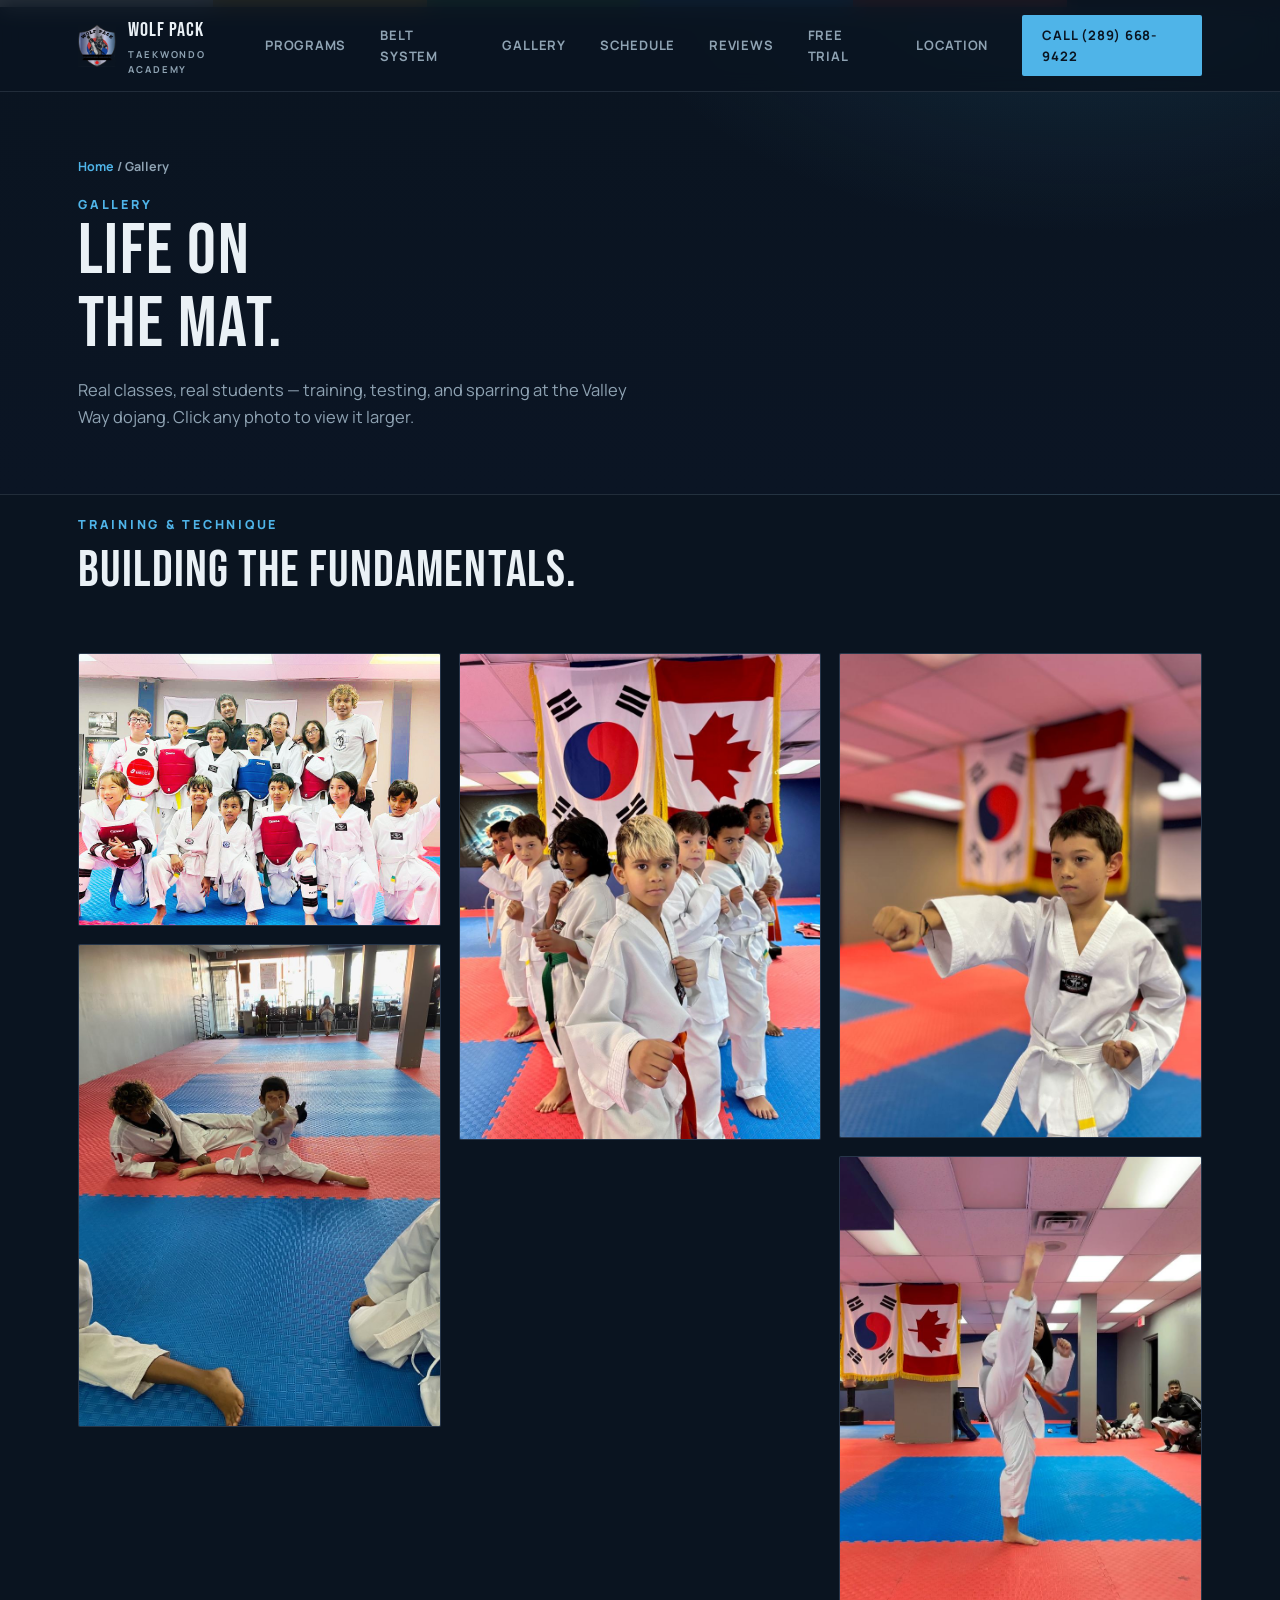
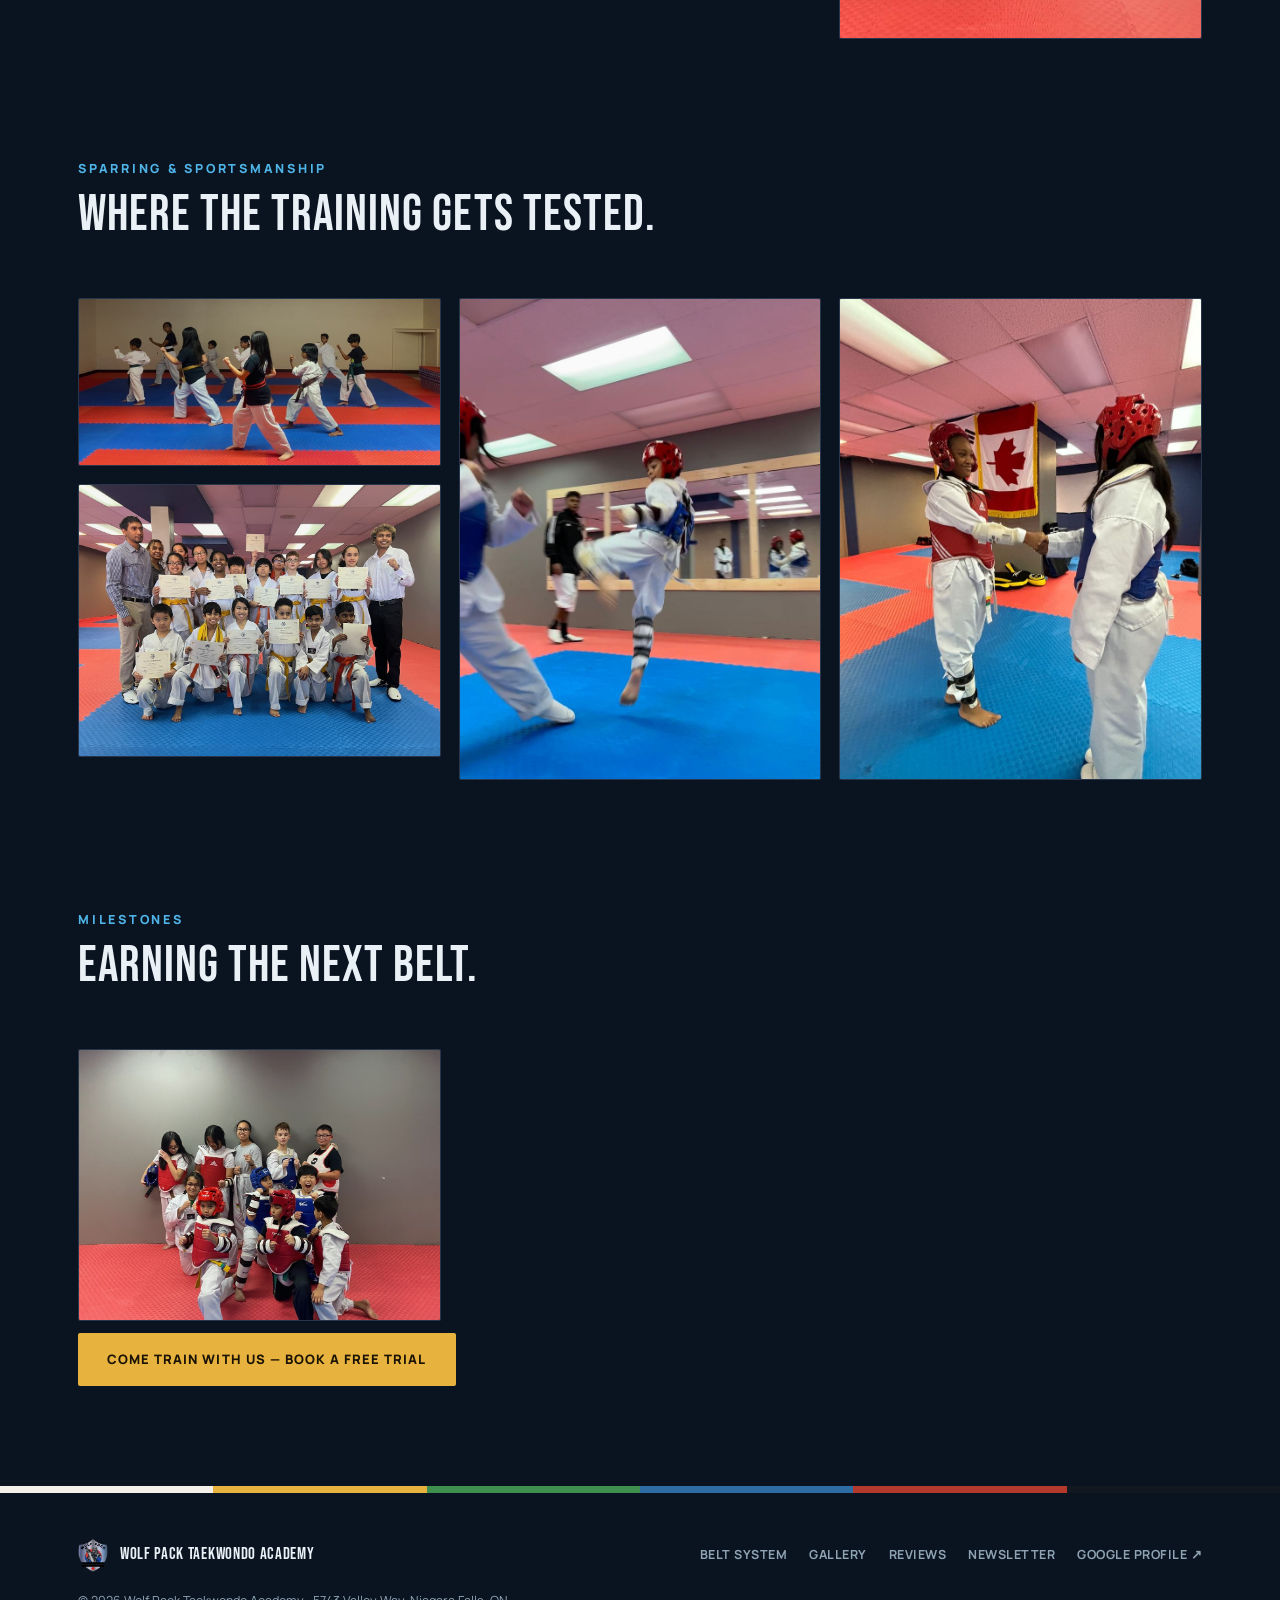
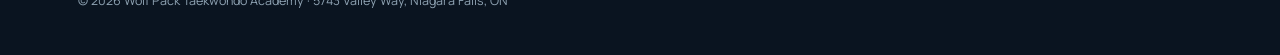
==== gallery.html @ b38628ae "Create gallery.html" ====
<!DOCTYPE html>
<html lang="en">
<head>
<meta charset="UTF-8">
<meta name="viewport" content="width=device-width, initial-scale=1.0">
<title>Gallery | Wolf Pack Taekwondo Academy</title>
<meta name="description" content="Photos from Wolf Pack Taekwondo Academy classes, belt testing, and sparring in Niagara Falls.">
<link rel="icon" href="[data-uri]">
<link rel="preconnect" href="https://fonts.googleapis.com">
<link rel="preconnect" href="https://fonts.gstatic.com" crossorigin>
<link href="https://fonts.googleapis.com/css2?family=Bebas+Neue&family=Manrope:wght@400;500;600;700;800&display=swap" rel="stylesheet">
<style>
  :root{
    --ink:#0A1420;
    --panel:#101F33;
    --panel-2:#0D1A2B;
    --line: rgba(143,163,179,0.18);
    --steel:#8FA3B3;
    --frost:#EAF1F6;
    --ice:#4FB4E8;
    --ice-dim: rgba(79,180,232,0.14);
    --gold:#E7B33E;
    --belt-white:#F4F1EA;
    --belt-yellow:#E7B33E;
    --belt-green:#3F8F4F;
    --belt-blue:#2E6DA4;
    --belt-red:#B4382C;
    --belt-black:#12181F;
    --radius: 2px;
  }
  *{box-sizing:border-box; margin:0; padding:0;}
  html{scroll-behavior:smooth;}
  body{
    background:var(--ink);
    color:var(--frost);
    font-family:'Manrope', sans-serif;
    font-weight:400;
    line-height:1.6;
    -webkit-font-smoothing:antialiased;
    overflow-x:hidden;
  }
  h1,h2,h3,h4{
    font-family:'Bebas Neue', sans-serif;
    font-weight:400;
    letter-spacing:0.02em;
    line-height:1.02;
    text-transform:uppercase;
  }
  a{color:inherit; text-decoration:none;}
  img{max-width:100%; display:block;}
  .wrap{max-width:1180px; margin:0 auto; padding:0 28px;}
  .eyebrow{
    font-family:'Manrope', sans-serif;
    font-size:12.5px;
    font-weight:800;
    letter-spacing:0.22em;
    text-transform:uppercase;
    color:var(--ice);
  }

  /* ---------- Belt rank bar (signature element) ---------- */
  .beltbar{
    display:flex;
    width:100%;
    height:7px;
  }
  .beltbar span{flex:1; height:100%;}
  .beltbar .b-white{background:var(--belt-white);}
  .beltbar .b-yellow{background:var(--belt-yellow);}
  .beltbar .b-green{background:var(--belt-green);}
  .beltbar .b-blue{background:var(--belt-blue);}
  .beltbar .b-red{background:var(--belt-red);}
  .beltbar .b-black{background:var(--belt-black);}

  /* ---------- Nav ---------- */
  header{
    position:fixed; top:0; left:0; right:0; z-index:100;
    background:rgba(10,20,32,0.88);
    backdrop-filter: blur(10px);
    border-bottom:1px solid var(--line);
  }
  .navrow{
    display:flex; align-items:center; justify-content:space-between;
    padding:14px 28px;
    max-width:1180px; margin:0 auto;
  }
  .brand{display:flex; align-items:center; gap:12px;}
  .brand img{width:38px; height:44px; object-fit:contain;}
  .brand .name{font-family:'Bebas Neue'; font-size:20px; letter-spacing:0.05em;}
  .brand .name small{display:block; font-family:'Manrope'; font-size:9.5px; letter-spacing:0.2em; color:var(--steel); font-weight:700; text-transform:uppercase; margin-top:1px;}
  nav.links{display:flex; align-items:center; gap:34px;}
  nav.links a{
    font-size:13px; font-weight:700; letter-spacing:0.06em; text-transform:uppercase;
    color:var(--steel); transition:color .2s;
    position:relative;
  }
  nav.links a:hover{color:var(--frost);}
  .navcta{
    background:var(--ice); color:var(--ink) !important; padding:10px 20px;
    font-size:12.5px; font-weight:800; letter-spacing:0.08em; text-transform:uppercase;
    border-radius:var(--radius);
  }
  .navcta:hover{background:var(--frost);}
  .menutoggle{display:none; flex-direction:column; gap:5px; background:none; border:none; cursor:pointer; padding:6px;}
  .menutoggle span{width:24px; height:2px; background:var(--frost);}

  /* ---------- Hero ---------- */
  .hero{
    position:relative;
    padding:168px 0 110px;
    background:
      radial-gradient(ellipse 900px 500px at 82% -10%, rgba(79,180,232,0.16), transparent 60%),
      radial-gradient(ellipse 700px 500px at 10% 110%, rgba(231,179,62,0.08), transparent 60%),
      linear-gradient(180deg, #0A1420 0%, #0B1524 100%);
    border-bottom:1px solid var(--line);
    overflow:hidden;
  }
  .hero::before{
    content:"";
    position:absolute; inset:0;
    background-image:
      repeating-linear-gradient(115deg, transparent 0 78px, rgba(143,163,179,0.05) 78px 80px);
    pointer-events:none;
  }
  .herogrid{
    display:grid; grid-template-columns:1.15fr 0.85fr; gap:60px; align-items:center;
    position:relative;
  }
  .hero h1{
    font-size:clamp(48px, 6.4vw, 92px);
    color:var(--frost);
  }
  .hero h1 .accent{color:var(--ice);}
  .hero p.lede{
    margin-top:22px; max-width:480px; color:var(--steel); font-size:17px; font-weight:500;
  }
  .herobtns{display:flex; gap:16px; margin-top:36px; flex-wrap:wrap;}
  .btn{
    display:inline-flex; align-items:center; gap:10px;
    padding:15px 28px; font-size:13px; font-weight:800; letter-spacing:0.08em; text-transform:uppercase;
    border-radius:var(--radius); transition:transform .18s ease, background .2s, color .2s, border-color .2s;
    border:1px solid transparent;
  }
  .btn-primary{background:var(--gold); color:#1A1204;}
  .btn-primary:hover{transform:translateY(-2px); background:#F2C462;}
  .btn-ghost{border-color:var(--line); color:var(--frost);}
  .btn-ghost:hover{border-color:var(--ice); color:var(--ice); transform:translateY(-2px);}
  .herobadge{
    position:relative;
    display:flex; align-items:center; justify-content:center;
  }
  .herobadge .ring{
    position:absolute; inset:0; border-radius:50%;
    border:1px dashed rgba(79,180,232,0.35);
    animation: spin 34s linear infinite;
  }
  .herobadge img{
    width:100%; max-width:340px; border-radius:0;
    filter:drop-shadow(0 24px 50px rgba(0,0,0,0.55));
  }
  @keyframes spin{ to{ transform:rotate(360deg); } }
  @media (prefers-reduced-motion: reduce){ .herobadge .ring{animation:none;} }

  .hero-meta{
    display:flex; gap:34px; margin-top:52px; flex-wrap:wrap;
    border-top:1px solid var(--line); padding-top:26px;
  }
  .hero-meta div{font-size:13px; color:var(--steel); font-weight:600;}
  .hero-meta div b{display:block; color:var(--frost); font-family:'Bebas Neue'; font-size:20px; letter-spacing:0.03em; font-weight:400;}

  /* ---------- Section shell ---------- */
  section{padding:100px 0;}
  .sectionhead{max-width:640px; margin-bottom:56px;}
  .sectionhead h2{font-size:clamp(34px,4vw,52px); margin-top:10px; color:var(--frost);}
  .sectionhead p{color:var(--steel); margin-top:16px; font-size:16px; max-width:560px;}

  /* ---------- Programs ---------- */
  .programs{background:var(--panel-2); border-bottom:1px solid var(--line);}
  .progrid{display:grid; grid-template-columns:repeat(3, 1fr); gap:1px; background:var(--line); border:1px solid var(--line);}
  .progcard{
    background:var(--panel); padding:38px 32px; position:relative;
    transition:background .25s;
  }
  .progcard:hover{background:#132842;}
  .progcard .num{font-family:'Bebas Neue'; font-size:14px; color:var(--ice); letter-spacing:0.1em;}
  .progcard h3{font-size:28px; margin-top:14px; color:var(--frost);}
  .progcard p{color:var(--steel); font-size:14.5px; margin-top:12px;}
  .progcard .agepill{
    display:inline-block; margin-top:18px; font-size:11.5px; font-weight:800; letter-spacing:0.08em;
    text-transform:uppercase; color:var(--gold); border:1px solid rgba(231,179,62,0.35); padding:6px 12px; border-radius:2px;
  }

  /* ---------- Values ---------- */
  .values{padding-top:100px;}
  .valuegrid{display:grid; grid-template-columns:repeat(4,1fr); gap:32px;}
  .valuecard h4{font-size:20px; color:var(--frost); display:flex; align-items:baseline; gap:10px;}
  .valuecard h4 span{font-family:'Manrope'; font-size:11px; color:var(--ice); font-weight:800; letter-spacing:0.1em;}
  .valuecard p{color:var(--steel); font-size:14.5px; margin-top:10px;}

  /* ---------- Schedule ---------- */
  .schedule{background:var(--panel-2); border-top:1px solid var(--line); border-bottom:1px solid var(--line);}
  .schedwrap{display:grid; grid-template-columns:1fr 1fr; gap:0; border:1px solid var(--line);}
  .schedcol{padding:40px; background:var(--panel);}
  .schedcol + .schedcol{border-left:1px solid var(--line);}
  .schedcol .day{font-family:'Bebas Neue'; font-size:22px; letter-spacing:0.04em; color:var(--frost);}
  .schedcol .time{font-family:'Bebas Neue'; font-size:44px; color:var(--ice); margin-top:6px;}
  .schedcol .tag{margin-top:14px; font-size:13px; color:var(--steel); font-weight:600;}
  .schedcol .tag b{color:var(--gold); font-weight:800;}
  .closednote{margin-top:28px; font-size:13px; color:var(--steel); font-weight:600;}
  .closednote b{color:var(--frost);}

  /* ---------- Promo ---------- */
  .promo{
    padding:70px 0;
  }
  .promobox{
    display:flex; align-items:center; justify-content:space-between; gap:40px; flex-wrap:wrap;
    background:linear-gradient(120deg, #12253C, #0E1C30);
    border:1px solid rgba(231,179,62,0.3);
    padding:44px 48px;
    border-radius:2px;
    position:relative;
    overflow:hidden;
  }
  .promobox::after{
    content:"";
    position:absolute; right:-60px; top:-60px; width:220px; height:220px;
    background:radial-gradient(circle, rgba(231,179,62,0.25), transparent 70%);
  }
  .promobox h3{font-size:34px; color:var(--frost);}
  .promobox h3 span{color:var(--gold);}
  .promobox p{color:var(--steel); margin-top:10px; font-size:14.5px; max-width:420px;}

  /* ---------- CTA / Free trial ---------- */
  .trial{background:var(--panel-2); border-top:1px solid var(--line);}
  .trialgrid{display:grid; grid-template-columns:0.9fr 1.1fr; gap:56px; align-items:center;}
  .trialgrid h2{font-size:clamp(32px,4vw,48px); color:var(--frost);}
  .trialgrid p{color:var(--steel); margin-top:16px; font-size:16px; max-width:460px;}
  .trialsteps{margin-top:28px; display:flex; flex-direction:column; gap:14px;}
  .trialsteps div{display:flex; gap:14px; align-items:flex-start; font-size:14px; color:var(--steel);}
  .trialsteps .dot{width:8px; height:8px; border-radius:50%; background:var(--ice); margin-top:6px; flex-shrink:0;}
  .trialframe{
    border:1px solid var(--line); background:var(--panel); border-radius:2px; overflow:hidden;
  }
  .trialframe iframe{width:100%; height:640px; border:none; display:block; background:#fff;}

  /* ---------- Contact ---------- */
  .contact{padding-top:100px;}
  .contactgrid{display:grid; grid-template-columns:1fr 1fr; gap:0; border:1px solid var(--line);}
  .contactinfo{padding:48px; background:var(--panel);}
  .contactinfo .row{margin-bottom:26px;}
  .contactinfo .row .lbl{font-size:11.5px; font-weight:800; letter-spacing:0.12em; text-transform:uppercase; color:var(--ice);}
  .contactinfo .row .val{font-size:19px; margin-top:6px; color:var(--frost); font-weight:600;}
  .contactinfo .row .val a:hover{color:var(--ice);}
  .socialrow{display:flex; gap:14px; margin-top:34px;}
  .socialrow a{
    width:42px; height:42px; border:1px solid var(--line); border-radius:50%;
    display:flex; align-items:center; justify-content:center; transition:.2s;
  }
  .socialrow a:hover{border-color:var(--ice); color:var(--ice);}
  .mapbox iframe{width:100%; height:100%; min-height:420px; border:none; filter:grayscale(0.3) contrast(1.05);}

  /* ---------- Reviews teaser ---------- */
  .reviewsteaser{background:var(--panel-2); border-top:1px solid var(--line); border-bottom:1px solid var(--line);}
  .ratingrow{display:grid; grid-template-columns:220px 1fr; gap:48px; align-items:flex-start;}
  .ratingbig{display:flex; flex-direction:column; gap:6px; border-right:1px solid var(--line); padding-right:40px;}
  .ratingbig .num{font-family:'Bebas Neue'; font-size:64px; color:var(--frost); line-height:1;}
  .ratingbig .stars{color:var(--gold); font-size:20px; letter-spacing:3px;}
  .ratingbig .count{font-size:13px; color:var(--steel); font-weight:700;}
  .teaserquotes{display:flex; flex-direction:column; gap:22px;}
  .teaserquotes blockquote{font-size:15.5px; color:var(--frost); font-weight:500; line-height:1.6; border-left:2px solid var(--ice); padding-left:18px;}
  .teaserquotes blockquote cite{display:block; margin-top:8px; font-style:normal; font-size:12.5px; color:var(--steel); font-weight:700; letter-spacing:0.04em;}
  @media (max-width:700px){ .ratingrow{grid-template-columns:1fr;} .ratingbig{border-right:none; border-bottom:1px solid var(--line); padding-right:0; padding-bottom:24px; flex-direction:row; align-items:baseline; gap:14px;} }

  /* ---------- Newsletter ---------- */
  .newsletter{background:var(--panel-2); border-top:1px solid var(--line); border-bottom:1px solid var(--line);}
  .newsgrid{display:grid; grid-template-columns:1fr 1fr; gap:56px; align-items:center;}
  .newsgrid h2{font-size:clamp(30px,3.6vw,44px); color:var(--frost);}
  .newsgrid p{color:var(--steel); margin-top:14px; font-size:15.5px; max-width:440px;}
  .newsform{display:flex; flex-direction:column; gap:14px; background:var(--panel); border:1px solid var(--line); padding:32px;}
  .newsform label{font-size:11.5px; font-weight:800; letter-spacing:0.1em; text-transform:uppercase; color:var(--ice);}
  .newsform input[type="email"], .newsform input[type="text"]{
    width:100%; padding:13px 14px; background:var(--panel-2); border:1px solid var(--line); color:var(--frost);
    font-family:'Manrope'; font-size:14.5px; border-radius:2px; outline:none; transition:border-color .2s;
  }
  .newsform input[type="email"]:focus, .newsform input[type="text"]:focus{border-color:var(--ice);}
  .newsform button{
    background:var(--ice); color:var(--ink); border:none; padding:14px 20px; font-weight:800;
    font-size:13px; letter-spacing:0.08em; text-transform:uppercase; cursor:pointer; border-radius:2px; transition:background .2s;
  }
  .newsform button:hover{background:var(--frost);}
  .newsform .fineprint{font-size:12px; color:var(--steel);}
  /* honeypot field, hidden from real users */
  .hp-field{position:absolute; left:-9999px; top:-9999px;}

  /* ---------- Footer ---------- */
  footer{padding:44px 0; background:var(--ink);}
  .footrow{display:flex; align-items:center; justify-content:space-between; flex-wrap:wrap; gap:18px;}
  .footbrand{display:flex; align-items:center; gap:12px;}
  .footbrand img{width:30px; height:36px; object-fit:contain;}
  .footbrand span{font-family:'Bebas Neue'; font-size:17px; letter-spacing:0.04em;}
  footer .fine{font-size:12.5px; color:var(--steel);}
  .footlinks{display:flex; gap:22px; flex-wrap:wrap;}
  .footlinks a{font-size:12.5px; font-weight:700; letter-spacing:0.04em; text-transform:uppercase; color:var(--steel); transition:color .2s;}
  .footlinks a:hover{color:var(--ice);}
  footer .footrow{align-items:center;}

  @media (max-width: 880px){
    nav.links{display:none;}
    .menutoggle{display:flex;}
    .herogrid{grid-template-columns:1fr; gap:44px;}
    .herobadge{order:-1; max-width:260px; margin:0 auto;}
    .progrid{grid-template-columns:1fr;}
    .valuegrid{grid-template-columns:1fr 1fr;}
    .schedwrap{grid-template-columns:1fr;}
    .schedcol + .schedcol{border-left:none; border-top:1px solid var(--line);}
    .trialgrid{grid-template-columns:1fr;}
    .contactgrid{grid-template-columns:1fr;}
    .promobox{flex-direction:column; align-items:flex-start;}
  }
  @media (max-width: 520px){
    .valuegrid{grid-template-columns:1fr;}
    .hero{padding:140px 0 80px;}
  }
</style>
<style>
  /* ---------- Page hero (sub-pages) ---------- */
  .pagehero{
    padding:150px 0 64px;
    background:
      radial-gradient(ellipse 800px 460px at 85% -10%, rgba(79,180,232,0.14), transparent 60%),
      linear-gradient(180deg, #0A1420 0%, #0B1524 100%);
    border-bottom:1px solid var(--line);
  }
  .pagehero .crumb{font-size:12.5px; color:var(--steel); font-weight:700; margin-bottom:18px;}
  .pagehero .crumb a{color:var(--ice);}
  .pagehero h1{font-size:clamp(40px,5.6vw,72px); color:var(--frost);}
  .pagehero p{color:var(--steel); margin-top:16px; max-width:560px; font-size:16.5px;}

  /* ---------- Reviews page ---------- */
  .ratingsummary{
    display:grid; grid-template-columns:260px 1fr; gap:0; border:1px solid var(--line); margin-top:8px;
  }
  .ratingsummary .rs-left{padding:40px; background:var(--panel); border-right:1px solid var(--line); display:flex; flex-direction:column; gap:10px; justify-content:center;}
  .ratingsummary .rs-left .num{font-family:'Bebas Neue'; font-size:80px; color:var(--frost); line-height:1;}
  .ratingsummary .rs-left .stars{color:var(--gold); font-size:22px; letter-spacing:4px;}
  .ratingsummary .rs-left .count{font-size:13px; color:var(--steel); font-weight:700;}
  .ratingsummary .rs-left .btn{margin-top:14px; align-self:flex-start;}
  .rs-right{padding:40px; background:var(--panel-2); display:flex; flex-direction:column; justify-content:center; gap:14px;}
  .rs-right p{color:var(--steel); font-size:15px; max-width:520px;}

  .reviewgrid{display:grid; grid-template-columns:repeat(2,1fr); gap:1px; background:var(--line); border:1px solid var(--line); margin-top:64px;}
  .reviewcard{background:var(--panel); padding:34px; display:flex; flex-direction:column; gap:14px;}
  .reviewcard .rc-top{display:flex; justify-content:space-between; align-items:center;}
  .reviewcard .rc-name{font-weight:800; color:var(--frost); font-size:15.5px;}
  .reviewcard .rc-meta{font-size:12px; color:var(--steel); font-weight:600; margin-top:2px;}
  .reviewcard .rc-stars{color:var(--gold); font-size:14px; letter-spacing:2px;}
  .reviewcard p{color:var(--steel); font-size:14.5px; line-height:1.65;}
  .reviewcard .rc-source{font-size:11.5px; color:var(--ice); font-weight:800; letter-spacing:0.08em; text-transform:uppercase;}

  .reviewcta{
    margin-top:64px; padding:44px 48px; border:1px solid rgba(231,179,62,0.3);
    background:linear-gradient(120deg, #12253C, #0E1C30); display:flex; align-items:center; justify-content:space-between; gap:30px; flex-wrap:wrap;
  }
  .reviewcta h3{font-size:28px; color:var(--frost);}
  .reviewcta p{color:var(--steel); margin-top:8px; font-size:14.5px; max-width:420px;}

  /* ---------- Programs / belt page ---------- */
  .beltpath{margin-top:70px; display:flex; flex-direction:column;}
  .beltrow{
    display:grid; grid-template-columns:120px 1fr; gap:32px; padding:26px 0; border-top:1px solid var(--line);
    align-items:flex-start;
  }
  .beltrow:last-child{border-bottom:1px solid var(--line);}
  .beltchip{width:64px; height:64px; border-radius:50%; margin-top:4px; border:1px solid rgba(255,255,255,0.15); flex-shrink:0;}
  .beltrow h4{font-size:22px; color:var(--frost); display:flex; align-items:baseline; gap:12px;}
  .beltrow h4 span{font-family:'Manrope'; font-size:11.5px; color:var(--steel); font-weight:700; letter-spacing:0.08em; text-transform:uppercase;}
  .beltrow p{color:var(--steel); font-size:14.5px; margin-top:8px; max-width:600px;}

  .pillarband{background:var(--panel-2); border-top:1px solid var(--line); border-bottom:1px solid var(--line);}
  .agecards{display:grid; grid-template-columns:repeat(3,1fr); gap:1px; background:var(--line); border:1px solid var(--line); margin-top:56px;}
  .agecard{background:var(--panel); padding:36px 30px;}
  .agecard h3{font-size:24px; color:var(--frost);}
  .agecard .agerange{font-family:'Manrope'; font-size:12px; font-weight:800; letter-spacing:0.1em; color:var(--gold); text-transform:uppercase; margin-top:8px; display:block;}
  .agecard ul{margin-top:16px; padding-left:18px; color:var(--steel); font-size:14px; line-height:1.9;}

  @media (max-width:820px){
    .ratingsummary{grid-template-columns:1fr;}
    .ratingsummary .rs-left{border-right:none; border-bottom:1px solid var(--line);}
    .reviewgrid{grid-template-columns:1fr;}
    .beltrow{grid-template-columns:56px 1fr; gap:20px;}
    .beltchip{width:44px; height:44px;}
    .agecards{grid-template-columns:1fr;}
  }

  /* ---------- Gallery ---------- */
  .gallery-section{padding-top:20px;}
  .masonry{column-count:3; column-gap:18px;}
  .masonry figure{
    break-inside:avoid; margin:0 0 18px; position:relative; overflow:hidden;
    border:1px solid var(--line); background:var(--panel); cursor:pointer;
    border-radius:2px;
  }
  .masonry img{width:100%; display:block; transition:transform .35s ease, filter .35s ease;}
  .masonry figure:hover img{transform:scale(1.045); filter:brightness(1.05);}
  .masonry figcaption{
    position:absolute; left:0; right:0; bottom:0; padding:14px 16px 12px;
    background:linear-gradient(0deg, rgba(6,12,20,0.92), rgba(6,12,20,0));
    font-size:12.5px; font-weight:700; letter-spacing:0.04em; color:var(--frost);
    opacity:0; transform:translateY(6px); transition:opacity .25s ease, transform .25s ease;
  }
  .masonry figure:hover figcaption{opacity:1; transform:translateY(0);}
  @media (max-width:900px){ .masonry{column-count:2;} }
  @media (max-width:560px){ .masonry{column-count:1;} }

  .lightbox{
    position:fixed; inset:0; z-index:1000; background:rgba(6,10,16,0.94);
    display:none; align-items:center; justify-content:center; padding:40px 24px;
  }
  .lightbox.active{display:flex;}
  .lightbox img{max-width:min(92vw,1000px); max-height:86vh; border:1px solid var(--line); box-shadow:0 30px 70px -20px rgba(0,0,0,0.7);}
  .lightbox-close{
    position:absolute; top:28px; right:34px; width:44px; height:44px; border-radius:50%;
    border:1px solid var(--line); background:rgba(255,255,255,0.04); color:var(--frost);
    font-size:20px; display:flex; align-items:center; justify-content:center; cursor:pointer;
  }
  .lightbox-close:hover{border-color:var(--ice); color:var(--ice);}
  .lightbox-cap{
    position:absolute; bottom:34px; left:50%; transform:translateX(-50%);
    font-size:13px; color:var(--steel); font-weight:600; letter-spacing:0.03em;
  }
</style>

</head>
<body>
<div class="beltbar" aria-hidden="true">
  <span class="b-white"></span><span class="b-yellow"></span><span class="b-green"></span>
  <span class="b-blue"></span><span class="b-red"></span><span class="b-black"></span>
</div>

<header>
  <div class="navrow">
    <a href="#top" class="brand">
      <img src="[data-uri]" alt="Wolf Pack Taekwondo Academy logo">
      <span class="name">WOLF PACK<small>Taekwondo Academy</small></span>
    </a>
    <nav class="links">
      <a href="index.html#programs">Programs</a>
      <a href="programs.html">Belt System</a>
      <a href="gallery.html">Gallery</a>
      <a href="index.html#schedule">Schedule</a>
      <a href="reviews.html">Reviews</a>
      <a href="index.html#trial">Free Trial</a>
      <a href="index.html#contact">Location</a>
      <a href="tel:+12896689422" class="navcta">Call (289) 668-9422</a>
    </nav>
    <button class="menutoggle" id="menutoggle" aria-label="Toggle menu"><span></span><span></span><span></span></button>
  </div>
</header>

<div id="top"></div>
<section class="pagehero">
  <div class="wrap">
    <div class="crumb"><a href="index.html">Home</a> / Gallery</div>
    <div class="eyebrow">Gallery</div>
    <h1>Life on<br>the mat.</h1>
    <p>Real classes, real students — training, testing, and sparring at the Valley Way dojang. Click any photo to view it larger.</p>
  </div>
</section>

<section class="gallery-section">
  <div class="wrap">
    <div class="sectionhead">
      <div class="eyebrow">Training & Technique</div>
      <h2>Building the fundamentals.</h2>
    </div>
    <div class="masonry">
      <figure onclick="openLightbox(this.querySelector('img'),'Basics class — stance and striking drills')">
        <img src="[data-uri]" alt="Students practicing basic stances and strikes in class" loading="lazy">
        <figcaption>Basics Class — Stance & Striking Drills</figcaption>
      </figure>
      <figure onclick="openLightbox(this.querySelector('img'),'Flexibility training across belt levels')">
        <img src="[data-uri]" alt="Black belt and white belt student stretching together" loading="lazy">
        <figcaption>Flexibility Training — All Levels</figcaption>
      </figure>
      <figure onclick="openLightbox(this.querySelector('img'),'Ready stance in front of the Korea and Canada flags')">
        <img src="[data-uri]" alt="Students in ready stance in front of Korean and Canadian flags" loading="lazy">
        <figcaption>Ready Stance — Flag Ceremony</figcaption>
      </figure>
      <figure onclick="openLightbox(this.querySelector('img'),'Focus and form during a punching drill')">
        <img src="[data-uri]" alt="Student practicing a punching stance in white belt uniform" loading="lazy">
        <figcaption>Focus & Form</figcaption>
      </figure>
      <figure onclick="openLightbox(this.querySelector('img'),'High kick technique practice')">
        <img src="[data-uri]" alt="Student demonstrating a high head-height kick" loading="lazy">
        <figcaption>High Kick Technique</figcaption>
      </figure>
    </div>
  </div>
</section>

<section class="gallery-section">
  <div class="wrap">
    <div class="sectionhead">
      <div class="eyebrow">Sparring & Sportsmanship</div>
      <h2>Where the training gets tested.</h2>
    </div>
    <div class="masonry">
      <figure onclick="openLightbox(this.querySelector('img'),'Class photo in sparring gear')">
        <img src="[data-uri]" alt="Group class photo of students in sparring gear with instructors" loading="lazy">
        <figcaption>Sparring Gear — Class Photo</figcaption>
      </figure>
      <figure onclick="openLightbox(this.querySelector('img'),'Students posed in sparring gear before drills')">
        <img src="[data-uri]" alt="Group of students in sparring gear posing before class" loading="lazy">
        <figcaption>Sparring Gear — Ready to Roll</figcaption>
      </figure>
      <figure onclick="openLightbox(this.querySelector('img'),'Sparring drills in action')">
        <img src="[data-uri]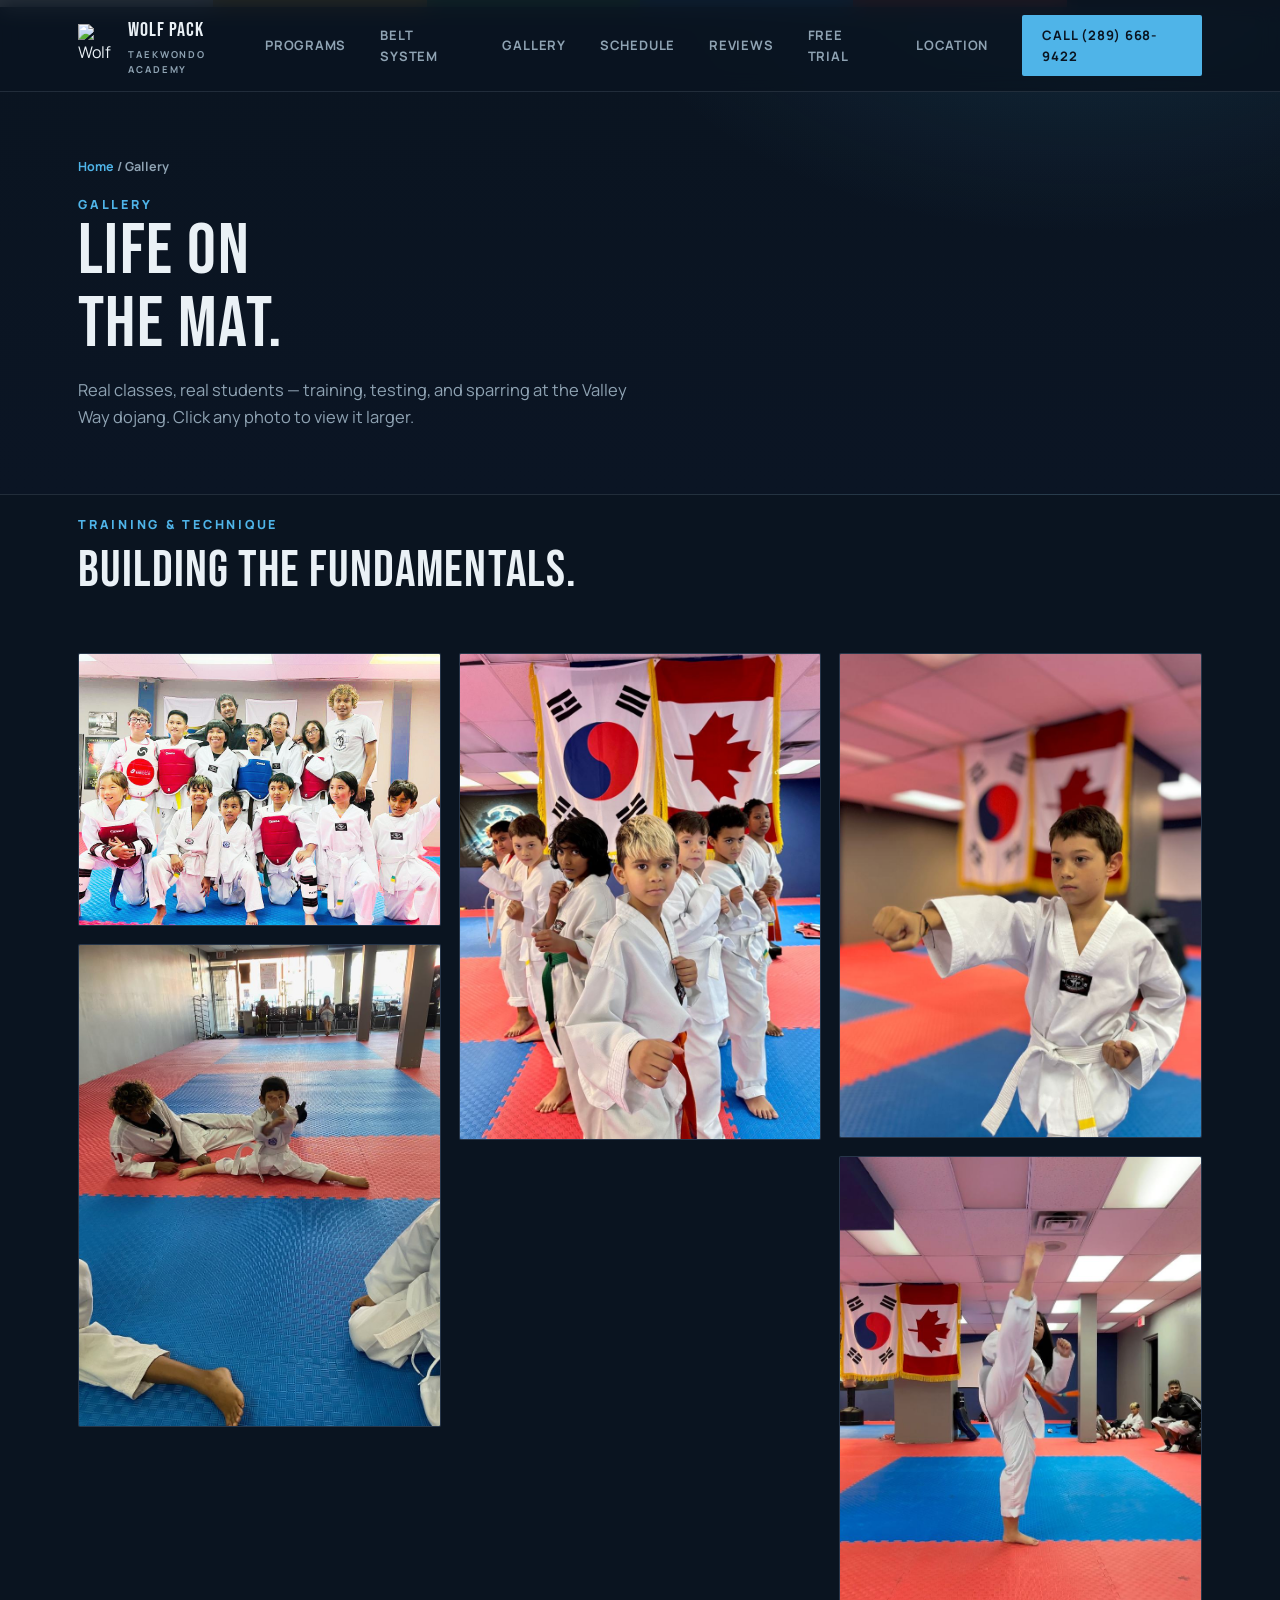
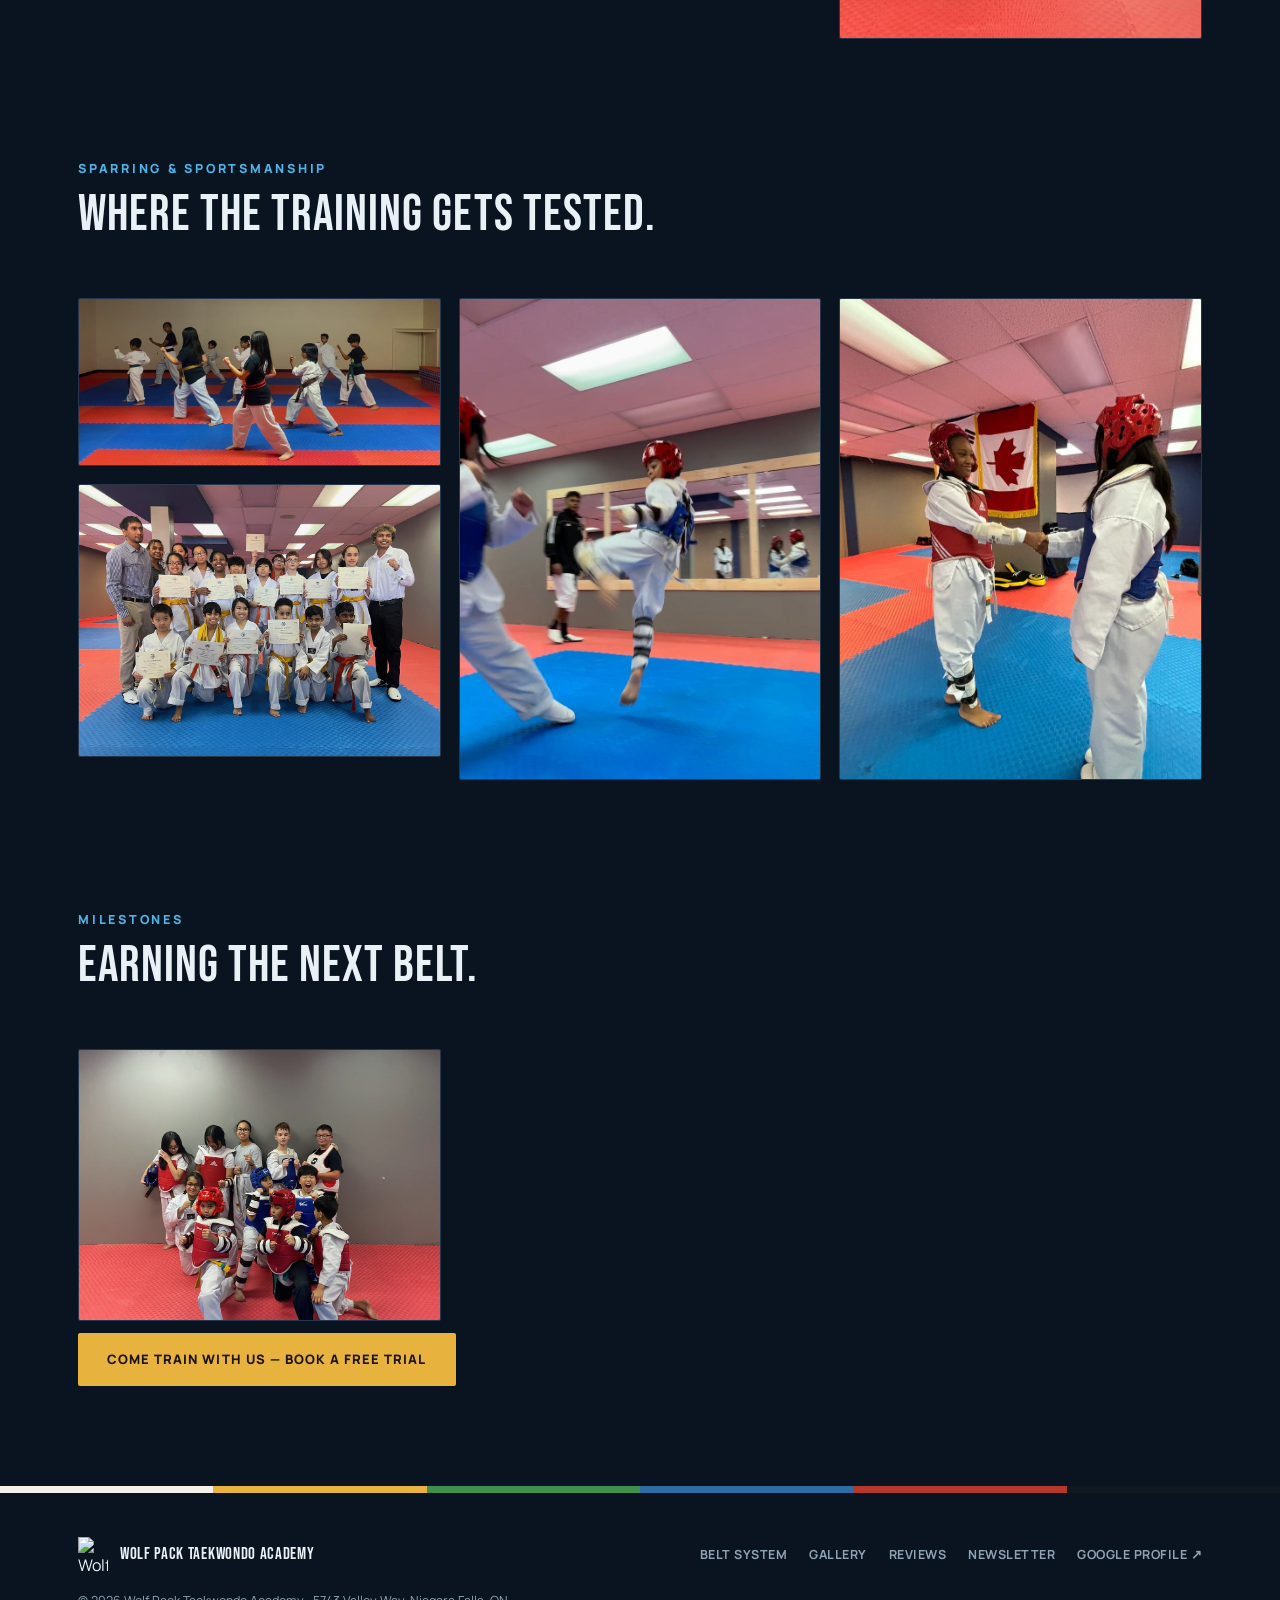
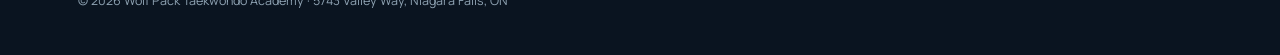
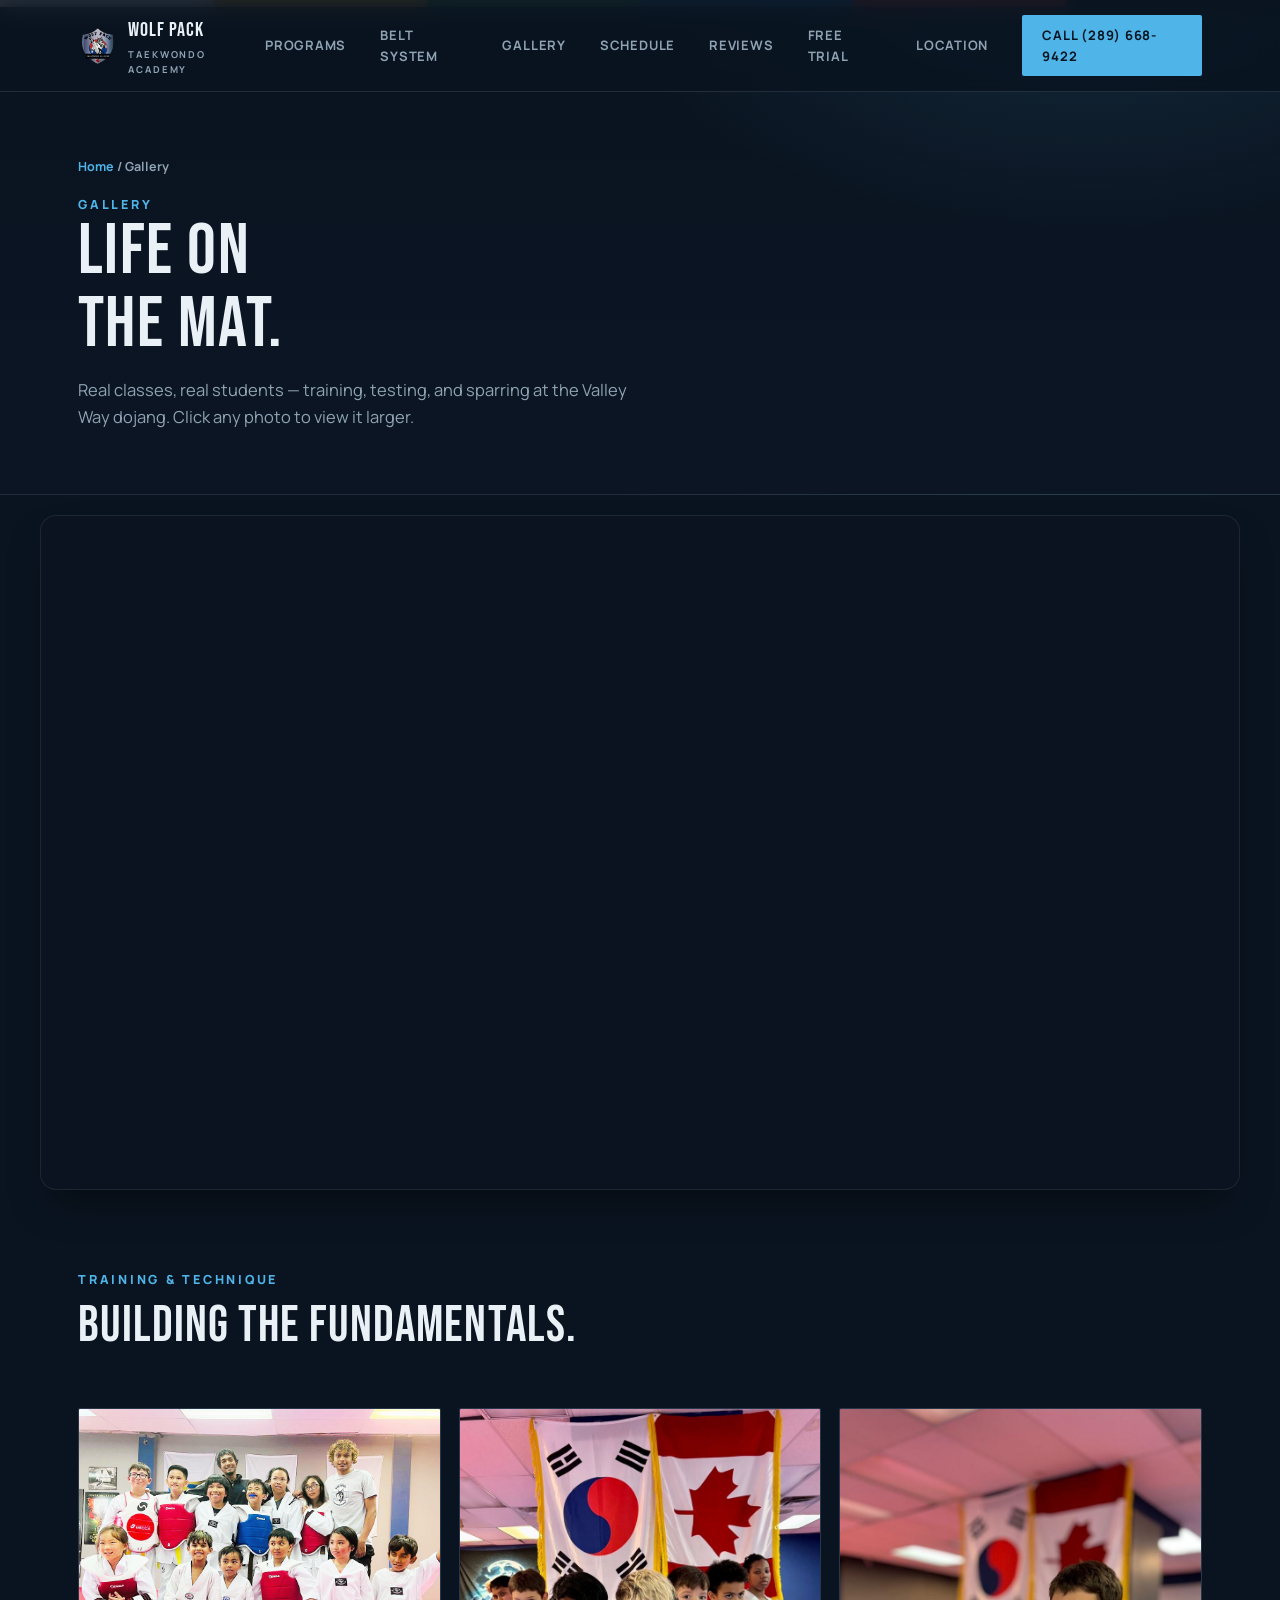
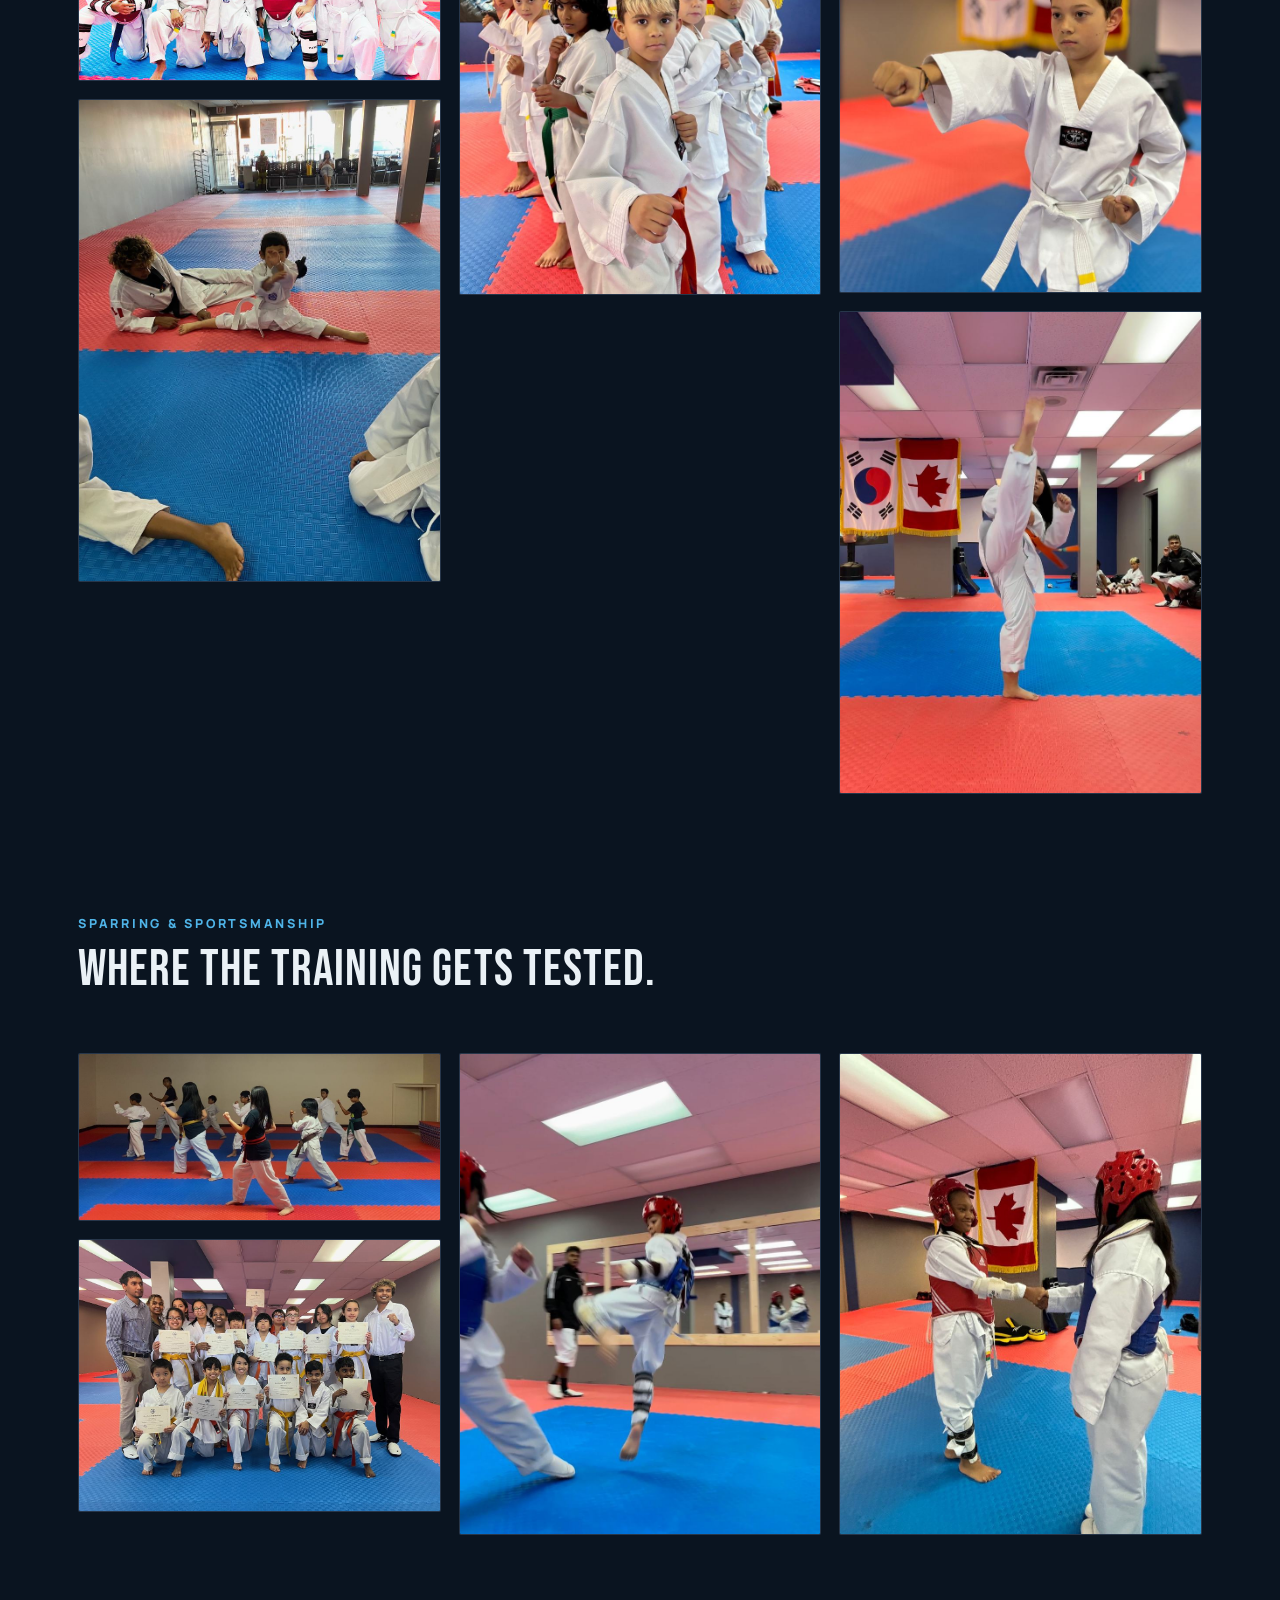
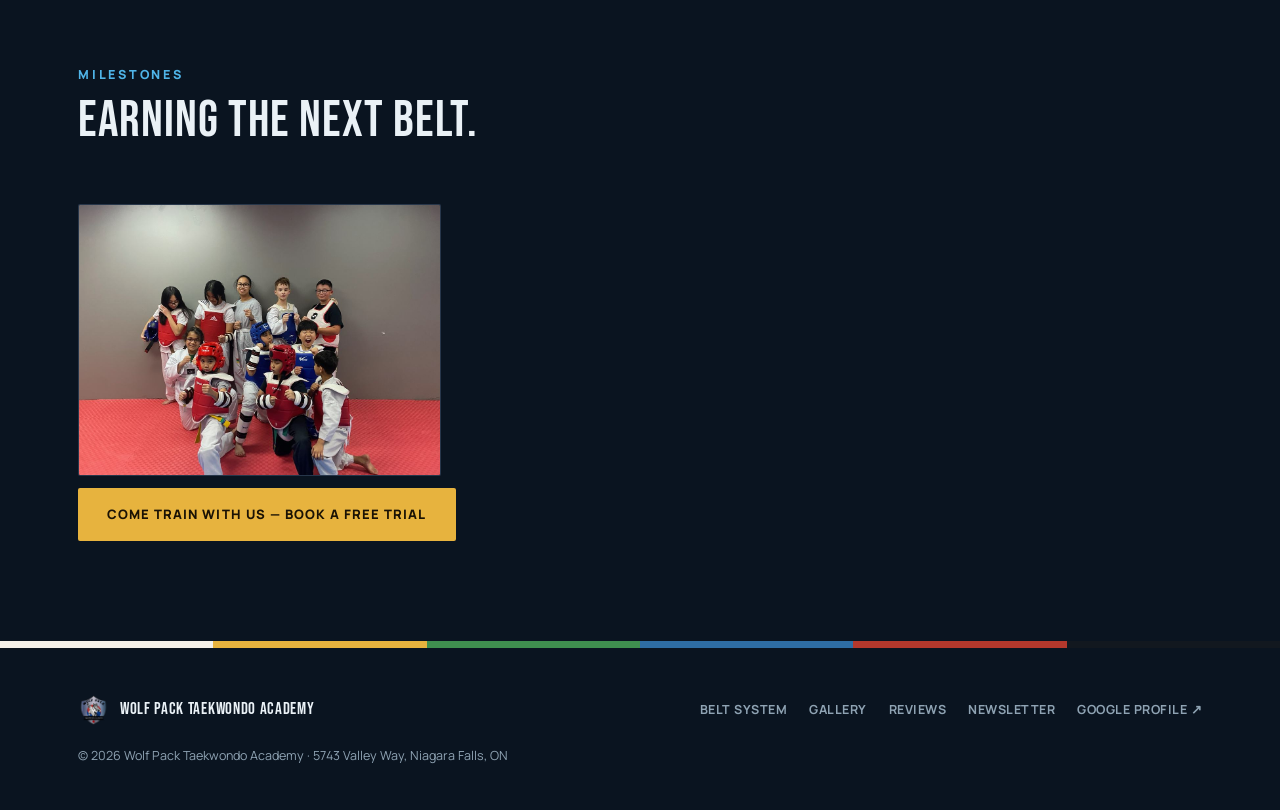
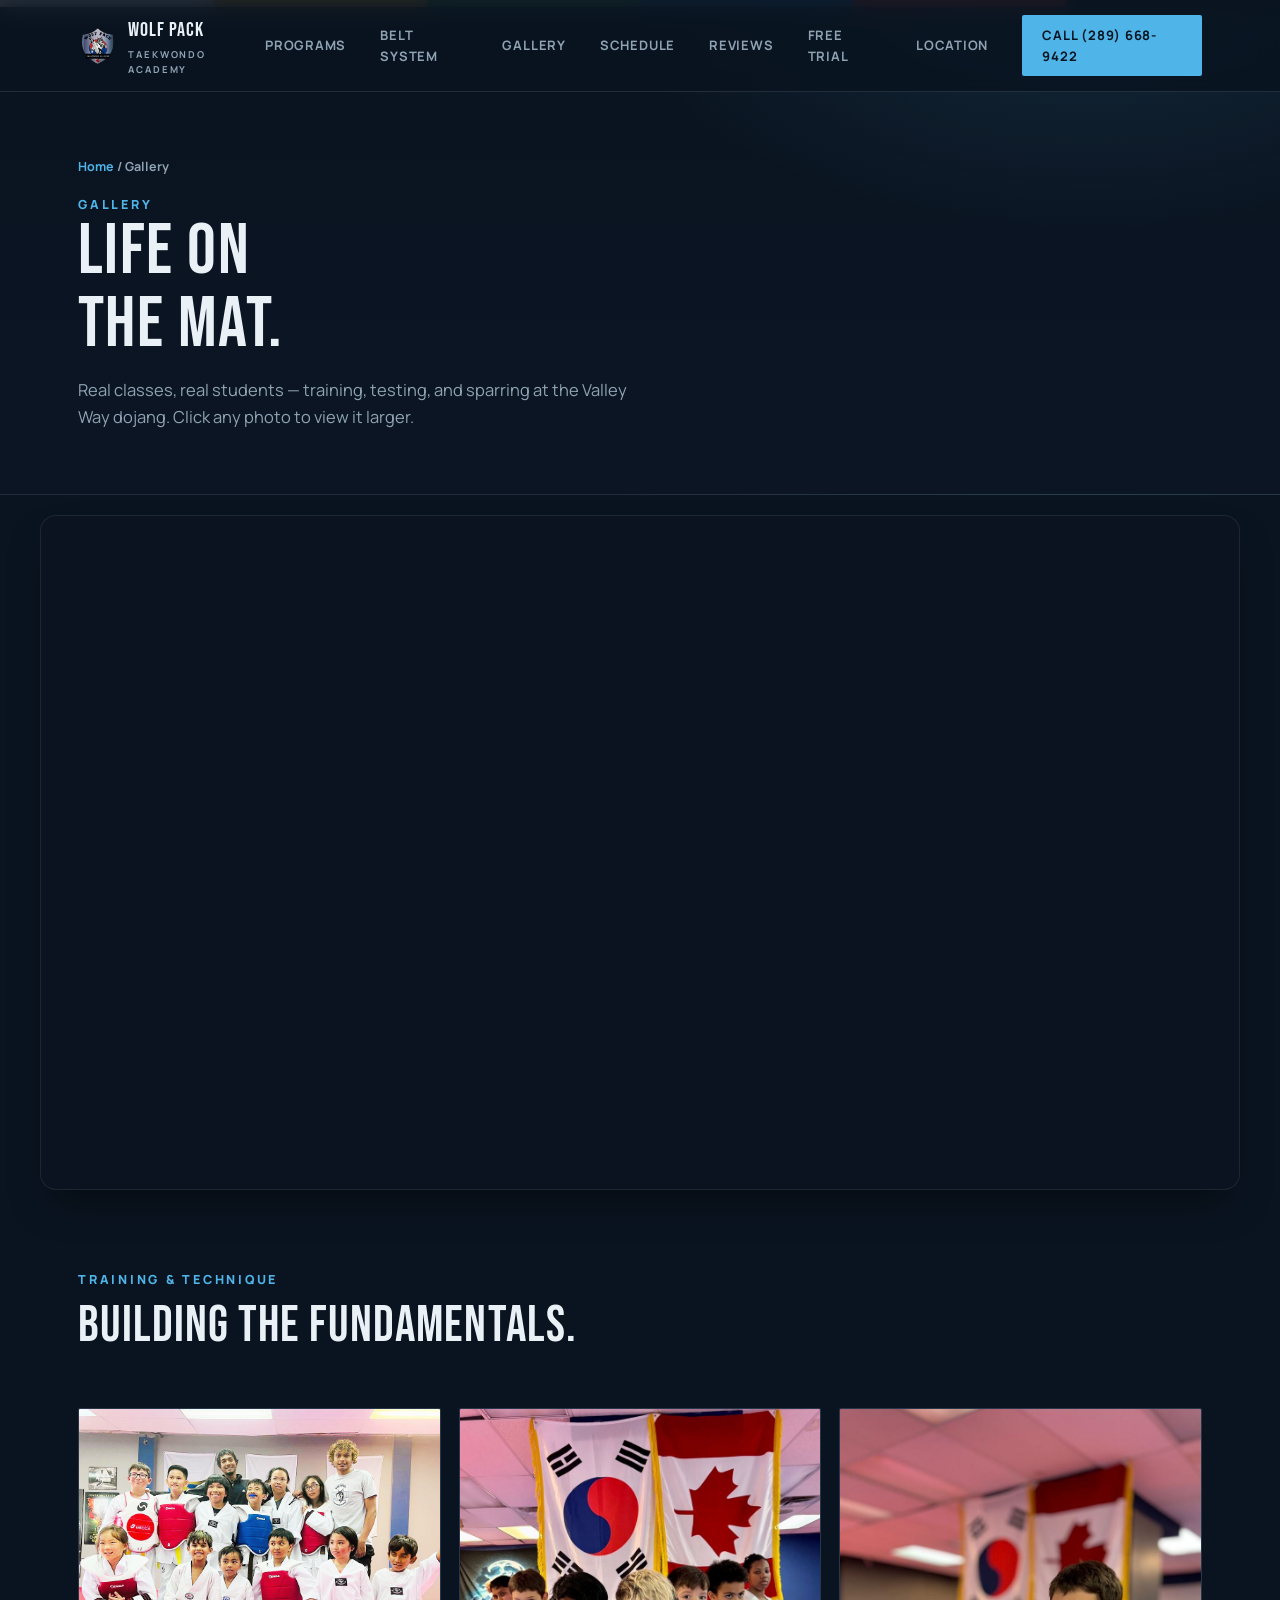
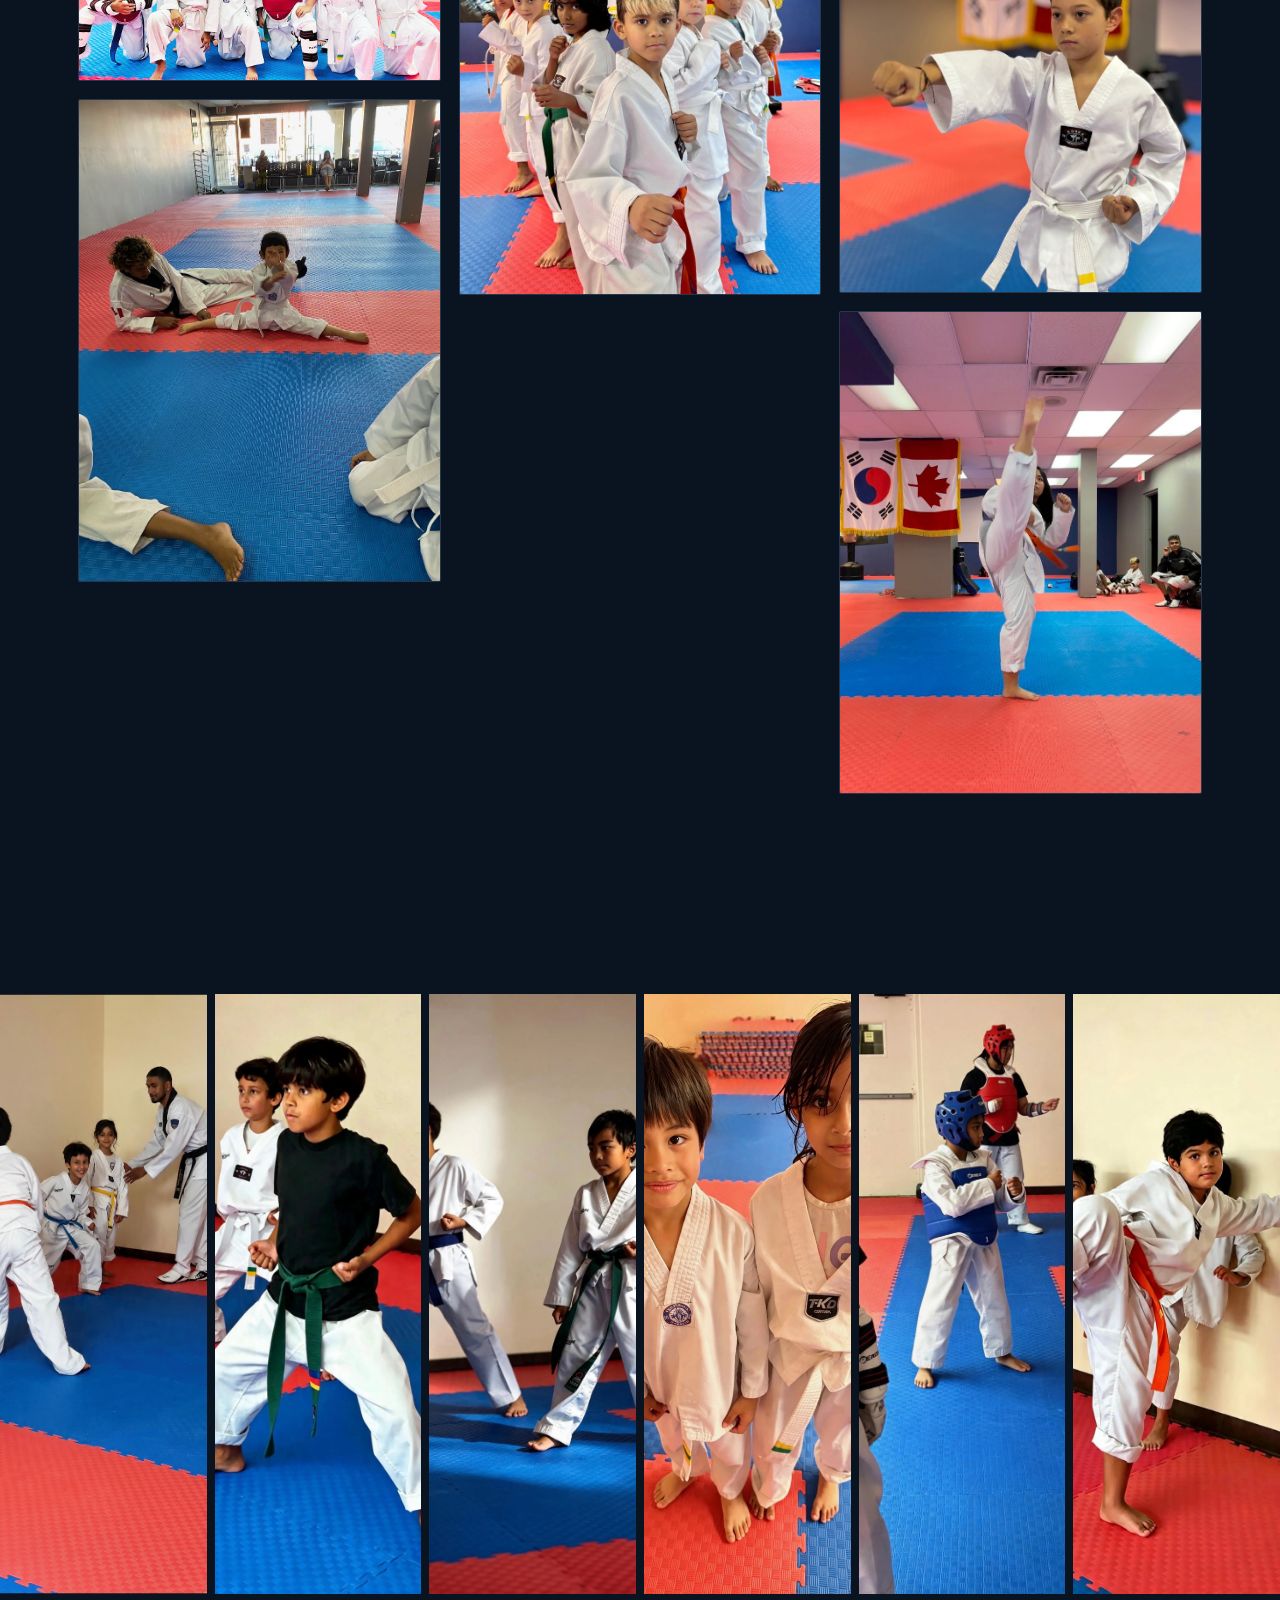
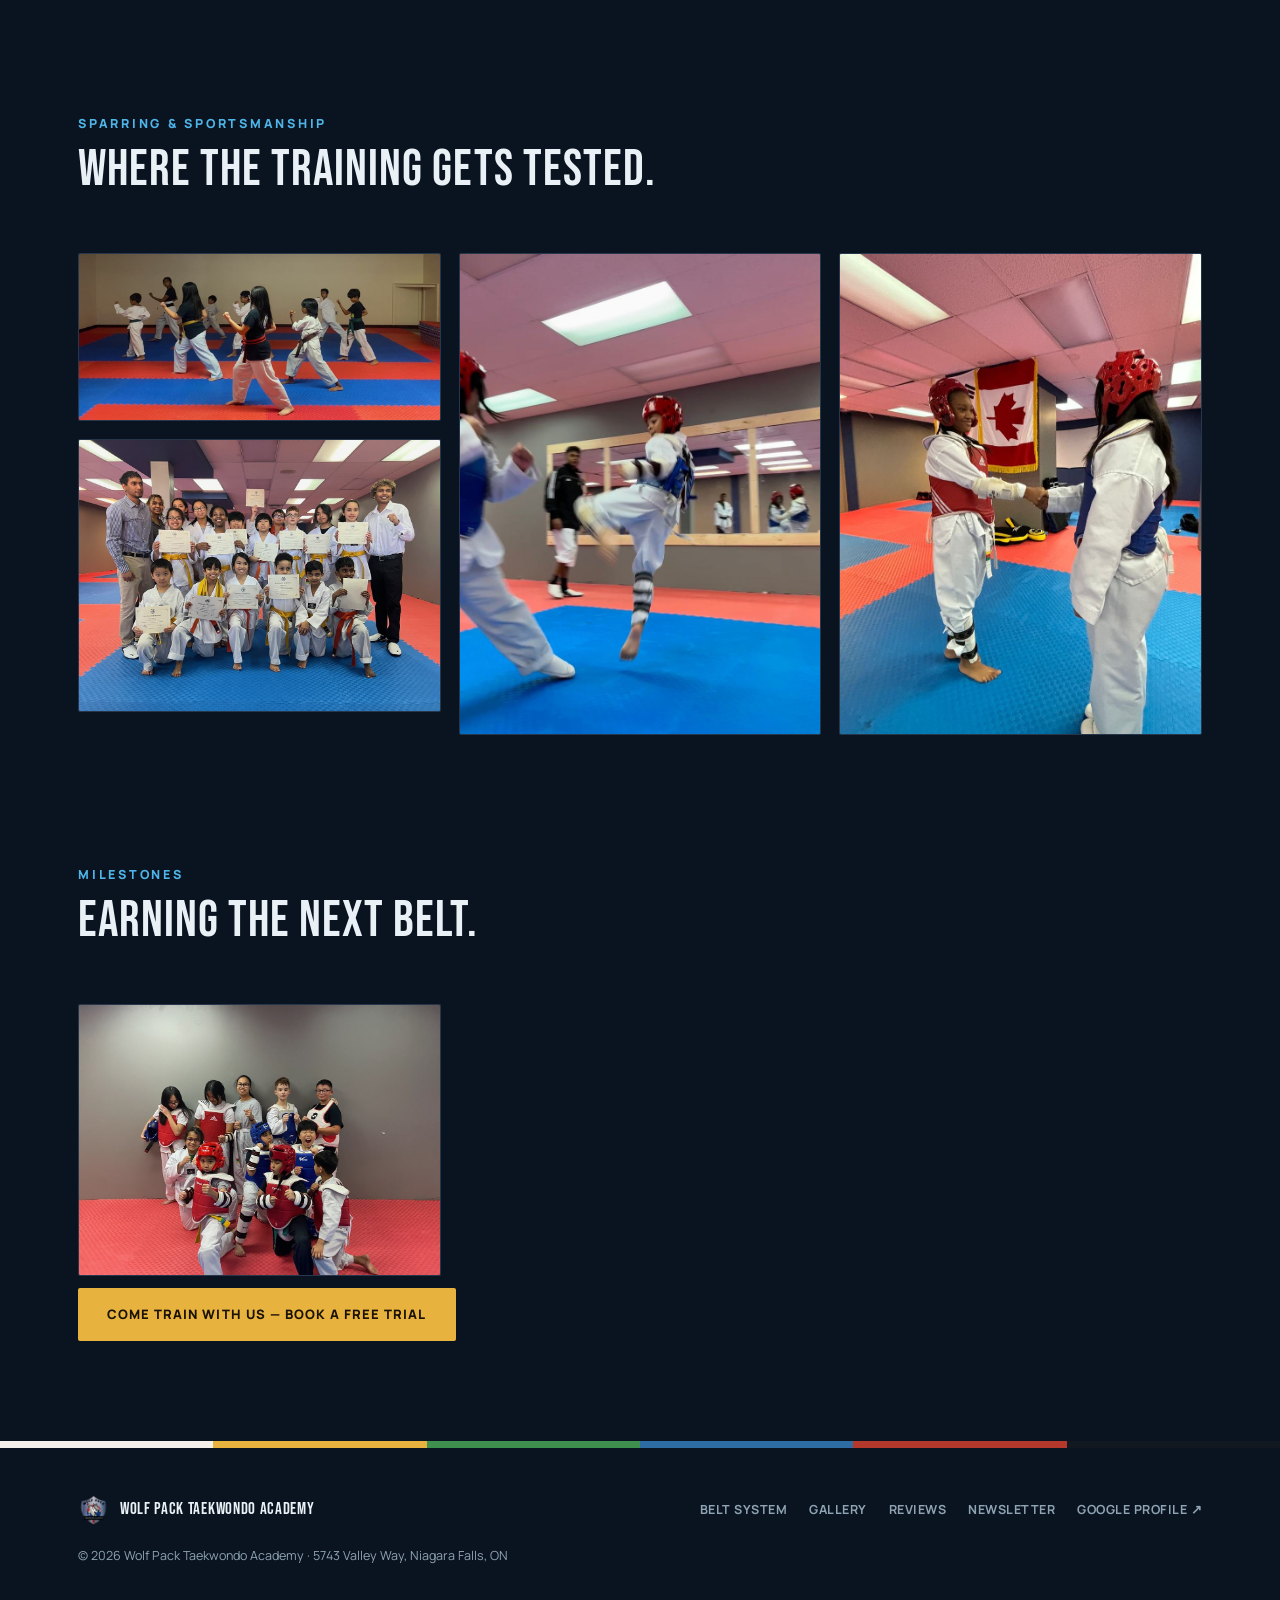
